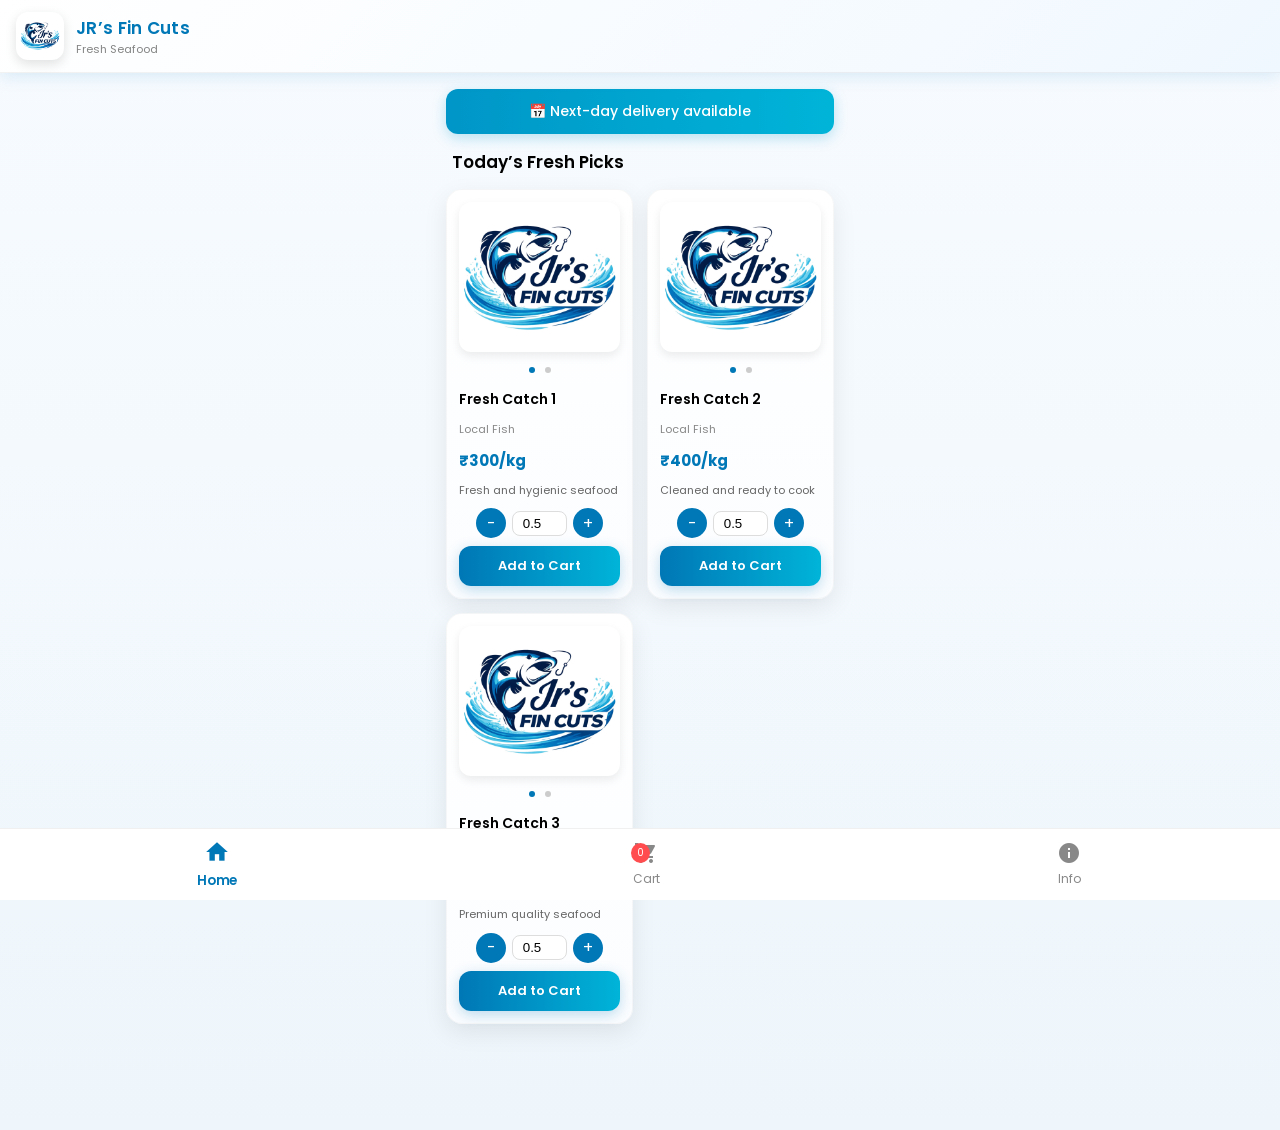
==== index.html @ c0e9eaf6 "Add files via upload" ====
<!DOCTYPE html>
<html>
<head>
  <title>JR’s Fin Cuts</title>
  <meta name="viewport" content="width=device-width, initial-scale=1.0">
  <link rel="stylesheet" href="style.css">
  <link href="https://fonts.googleapis.com/icon?family=Material+Icons" rel="stylesheet">
  <link href="https://fonts.googleapis.com/css2?family=Poppins:wght@400;600&display=swap" rel="stylesheet">
</head>

<body>

  <!-- HEADER -->
  <div class="header">
  <div class="header-left">
    <img src="images/logo.png" class="logo">
    <div class="title-box">
      <h1>JR’s Fin Cuts</h1>
      <p class="tagline">Fresh Seafood</p>
    </div>
  </div>
</div>

  <!-- CONTENT -->
  <div class="content">

    <!-- Banner -->
    <div class="banner">
      📅 Next-day delivery available
    </div>

    <!-- Section Title -->
    <h2 class="section-title">Today’s Fresh Picks</h2>

    <!-- PRODUCT LIST -->
    <div class="container">

      <!-- PRODUCT 1 -->
      <div class="card">

        <div class="slider">
          <img src="images/products/logo.jpg" class="slide active">
          <img src="images/products/logo.jpg" class="slide">
        </div>

        <div class="dots">
          <span class="dot active"></span>
          <span class="dot"></span>
        </div>

        <h3>Fresh Catch 1</h3>
        <p class="local">Local Fish</p>

        <p class="price">₹300/kg</p>
        <p class="desc">Fresh and hygienic seafood</p>

        <div class="qty">
          <button class="minus">-</button>
          <input type="number" value="0.5" min="0.5" step="0.5">
          <button class="plus">+</button>
        </div>

        <button class="add-btn">Add to Cart</button>

      </div>

      <!-- PRODUCT 2 -->
      <div class="card">

        <div class="slider">
          <img src="images/products/logo.jpg" class="slide active">
          <img src="images/products/logo.jpg" class="slide">
        </div>

        <div class="dots">
          <span class="dot active"></span>
          <span class="dot"></span>
        </div>

        <h3>Fresh Catch 2</h3>
        <p class="local">Local Fish</p>

        <p class="price">₹400/kg</p>
        <p class="desc">Cleaned and ready to cook</p>

        <div class="qty">
          <button class="minus">-</button>
          <input type="number" value="0.5" min="0.5" step="0.5">
          <button class="plus">+</button>
        </div>

        <button class="add-btn">Add to Cart</button>

      </div>

      <!-- PRODUCT 3 -->
      <div class="card">

        <div class="slider">
          <img src="images/products/logo.jpg" class="slide active">
          <img src="images/products/logo.jpg" class="slide">
        </div>

        <div class="dots">
          <span class="dot active"></span>
          <span class="dot"></span>
        </div>

        <h3>Fresh Catch 3</h3>
        <p class="local">Local Fish</p>

        <p class="price">₹500/kg</p>
        <p class="desc">Premium quality seafood</p>

        <div class="qty">
          <button class="minus">-</button>
          <input type="number" value="0.5" min="0.5" step="0.5">
          <button class="plus">+</button>
        </div>

        <button class="add-btn">Add to Cart</button>

      </div>

    </div>

  </div>

  <!-- BOTTOM NAV -->
  <div class="bottom-nav">
  <a href="index.html" class="active">
    <span class="material-icons">home</span><br>Home
  </a>
  <a href="cart.html">
  <span class="material-icons">shopping_cart</span>
  <span id="cart-count" class="badge">0</span>
  <br>Cart
</a>
  <a href="info.html">
    <span class="material-icons">info</span><br>Info
  </a>
</div>

  <!-- TOAST -->
  <div id="toast"></div>

  <script src="script.js"></script>

</body>
</html>
---- style.css ----
/* =========================
   GLOBAL RESET
========================= */
* {
  box-sizing: border-box;
}

/* =========================
   BASE SYSTEM
========================= */
body {
  margin: 0;
  font-family: 'Poppins', sans-serif;
  background: linear-gradient(to bottom, #f7fbff, #eef6fb);
  padding-bottom: 90px;
  -webkit-font-smoothing: antialiased;
  text-rendering: optimizeLegibility;
}

html {
  scroll-behavior: smooth;
}

.content {
  padding: 16px;
  max-width: 420px;
  margin: auto;
}

/* =========================
   HEADER (GLASS PREMIUM)
========================= */
.header {
  display: flex;
  align-items: center;
  padding: 12px 16px;

  background: linear-gradient(135deg, #ffffff, #f0f8ff);
  backdrop-filter: blur(10px);

  position: sticky;
  top: 0;
  z-index: 10;

  border-bottom: 1px solid rgba(0,0,0,0.05);
  box-shadow: 0 4px 16px rgba(0,119,182,0.12);
}

.header-left {
  display: flex;
  align-items: center;
}

.logo {
  width: 48px;
  height: 48px;
  border-radius: 12px;
  margin-right: 12px;

  background: white;
  padding: 4px;

  box-shadow: 0 4px 12px rgba(0,0,0,0.12);
}

.title-box h1 {
  margin: 0;
  font-size: 17px;
  font-weight: 600;
  color: #0077B6;
  letter-spacing: 0.3px;
}

.tagline {
  margin: 0;
  font-size: 11px;
  color: #666;
  opacity: 0.8;
}

/* =========================
   BANNER
========================= */
.banner {
  background: linear-gradient(90deg, #0096C7, #00B4D8);
  color: white;
  padding: 12px;
  border-radius: 12px;
  text-align: center;
  font-size: 14px;
  margin-bottom: 15px;
  font-weight: 500;
  box-shadow: 0 4px 14px rgba(0,150,199,0.25);
}

/* =========================
   TITLES
========================= */
.section-title {
  margin: 14px 6px;
  font-size: 17px;
  font-weight: 600;
}

/* =========================
   GRID SYSTEM
========================= */
.container {
  display: grid;
  grid-template-columns: 1fr 1fr;
  gap: 14px;
}

/* =========================
   PRODUCT CARD
========================= */
.card {
  background: linear-gradient(180deg, #ffffff, #fbfdff);
  border-radius: 16px;
  padding: 12px;

  border: 1px solid rgba(0,0,0,0.03);
  box-shadow: 0 8px 24px rgba(0,0,0,0.08);

  transition: all 0.25s ease;
}

.card:hover {
  transform: translateY(-4px);
  box-shadow: 0 12px 28px rgba(0,0,0,0.12);
}

/* =========================
   IMAGE SLIDER
========================= */
.slider {
  cursor: pointer;
}

.slide {
  width: 100%;
  height: 150px;
  object-fit: cover;
  border-radius: 12px;
  display: none;
  background: #eee;
  box-shadow: 0 4px 10px rgba(0,0,0,0.08);
}

.slide.active {
  display: block;
}

.dots {
  text-align: center;
  margin: 6px 0;
}

.dot {
  height: 6px;
  width: 6px;
  background: #ccc;
  border-radius: 50%;
  margin: 3px;
  display: inline-block;
}

.dot.active {
  background: #0077B6;
}

/* =========================
   TEXT SYSTEM
========================= */
.card h3 {
  font-size: 14px;
  font-weight: 600;
  margin: 6px 0 2px;
}

.local {
  font-size: 11px;
  color: #888;
}

.price {
  font-size: 15px;
  font-weight: 700;
  color: #0077B6;
  margin: 4px 0;
}

.desc {
  font-size: 11px;
  color: #666;
  line-height: 1.3;
}

/* =========================
   QUANTITY
========================= */
.qty {
  display: flex;
  justify-content: center;
  align-items: center;
  margin: 8px 0;
}

.qty button {
  background: #0077B6;
  color: white;
  border: none;
  width: 30px;
  height: 30px;
  border-radius: 50%;
  font-size: 16px;
}

.qty input {
  width: 55px;
  text-align: center;
  margin: 0 6px;
  border-radius: 8px;
  border: 1px solid #ddd;
  padding: 4px;
  font-weight: 500;
  outline: none;
}

.qty input:focus {
  border-color: #0077B6;
}

/* =========================
   BUTTON SYSTEM
========================= */
button {
  font-family: 'Poppins', sans-serif;
  transition: all 0.2s ease;
  -webkit-tap-highlight-color: transparent;
}

button:hover {
  opacity: 0.95;
}

button:active {
  transform: scale(0.96);
}

.add-btn {
  background: linear-gradient(90deg, #0077B6, #00B4D8);
  color: white;
  border: none;
  padding: 10px;
  width: 100%;
  border-radius: 12px;
  font-size: 13px;
  font-weight: 600;
  box-shadow: 0 4px 14px rgba(0,119,182,0.25);
}

.add-btn:active {
  transform: scale(0.95);
}

/* =========================
   CART
========================= */
.cart-item {
  background: white;
  width: 92%;
  margin: 12px auto;
  padding: 14px;
  border-radius: 16px;

  border: 1px solid rgba(0,0,0,0.04);
  box-shadow: 0 6px 18px rgba(0,0,0,0.08);

  transition: all 0.2s ease;
}

.cart-item:hover {
  transform: scale(1.01);
}

.cart-row {
  display: flex;
  gap: 12px;
}

.cart-img {
  width: 80px;
  height: 80px;
  border-radius: 12px;
}

.cart-details {
  flex: 1;
}

.item-total {
  font-weight: 600;
}

#orderBtn {
  background: linear-gradient(90deg, #2ECC71, #27AE60);
  color: white;
  border: none;
  padding: 16px;
  width: 90%;
  border-radius: 14px;
  font-size: 16px;
  margin-top: 10px;
  box-shadow: 0 6px 18px rgba(46,204,113,0.3);
}

/* =========================
   INFO PAGE
========================= */
.info-card {
  width: 92%;
  margin: 12px auto;
  padding: 14px;
  border-radius: 16px;
  background: white;
}

.contact-btn {
  background: #0096C7;
  color: white;
  border: none;
  padding: 12px;
  width: 100%;
  margin: 6px 0;
  border-radius: 10px;
  font-weight: 600;
}

/* =========================
   NAVBAR
========================= */
.bottom-nav {
  position: fixed;
  bottom: 0;
  width: 100%;
  background: white;
  display: flex;
  justify-content: space-around;
  padding: 12px 0;
  border-top: 1px solid rgba(0,0,0,0.06);
}

.bottom-nav a {
  text-decoration: none;
  color: #888;
  font-size: 12px;
  text-align: center;
  position: relative;
  transition: all 0.2s ease;
}

.bottom-nav a.active {
  color: #0077B6;
  font-weight: 600;
  transform: scale(1.1);
}

/* =========================
   ICONS + BADGE
========================= */
.material-icons {
  font-size: 22px;
}

.badge {
  position: absolute;
  top: 2px;
  right: 10px;
  background: #ff4d4f;
  color: white;
  font-size: 10px;
  padding: 2px 6px;
  border-radius: 50%;
}

/* =========================
   TOAST
========================= */
#toast {
  position: fixed;
  bottom: 80px;
  left: 50%;
  transform: translateX(-50%);
  background: rgba(0,0,0,0.85);
  color: white;
  padding: 10px 20px;
  border-radius: 20px;
  display: none;
  font-size: 13px;
}

/* =========================
   ANIMATIONS
========================= */
.card, .cart-item {
  animation: fadeIn 0.4s ease;
}

@keyframes fadeIn {
  from {
    opacity: 0;
    transform: translateY(8px);
  }
  to {
    opacity: 1;
    transform: translateY(0);
  }
}

/* =========================
   ONLY FIX ADDED (CART BUTTON CENTER)
========================= */
#orderBtn {
  display: block;
  margin-left: auto;
  margin-right: auto;
}
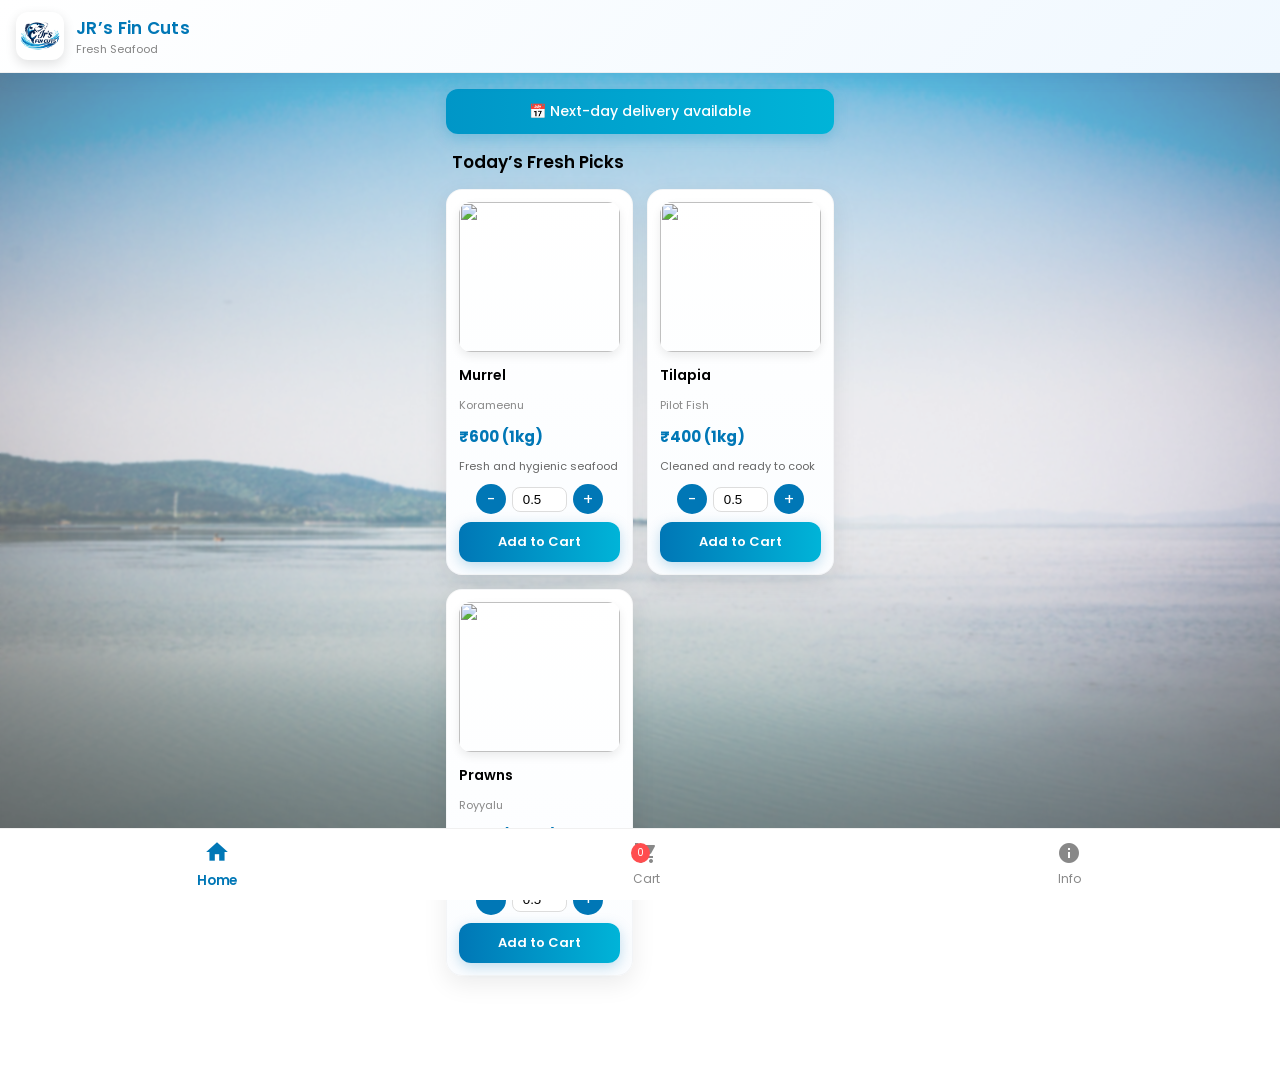
==== commit 0163e458: "Add files via upload" ====
--- a/index.html
+++ b/index.html
@@ -10,8 +10,7 @@
 
 <body>
 
-  <!-- HEADER -->
-  <div class="header">
+<div class="header">
   <div class="header-left">
     <img src="images/logo.png" class="logo">
     <div class="title-box">
@@ -21,130 +20,106 @@
   </div>
 </div>
 
-  <!-- CONTENT -->
-  <div class="content">
+<div class="content">
 
-    <!-- Banner -->
-    <div class="banner">
-      📅 Next-day delivery available
+  <div class="banner">
+    📅 Next-day delivery available
+  </div>
+
+  <h2 class="section-title">Today’s Fresh Picks</h2>
+
+  <div class="container">
+
+    <!-- Murrel -->
+    <div class="card">
+
+      <a href="product.html?id=murrel">
+        <img src="images/products/korameenu-1.jpg" class="single-img">
+      </a>
+
+      <h3>Murrel</h3>
+      <p class="local">Korameenu</p>
+
+      <p class="price">₹600 (1kg)</p>
+      <p class="desc">Fresh and hygienic seafood</p>
+
+      <div class="qty">
+        <button class="minus">-</button>
+        <input type="number" value="0.5" min="0.5" step="0.5">
+        <button class="plus">+</button>
+      </div>
+
+      <button class="add-btn">Add to Cart</button>
+
     </div>
 
-    <!-- Section Title -->
-    <h2 class="section-title">Today’s Fresh Picks</h2>
+    <!-- Tilapia -->
+    <div class="card">
 
-    <!-- PRODUCT LIST -->
-    <div class="container">
+      <a href="product.html?id=tilapia">
+        <img src="images/products/tilapia-1.jpg" class="single-img">
+      </a>
 
-      <!-- PRODUCT 1 -->
-      <div class="card">
+      <h3>Tilapia</h3>
+      <p class="local">Pilot Fish</p>
 
-        <div class="slider">
-          <img src="images/products/logo.jpg" class="slide active">
-          <img src="images/products/logo.jpg" class="slide">
-        </div>
+      <p class="price">₹400 (1kg)</p>
+      <p class="desc">Cleaned and ready to cook</p>
 
-        <div class="dots">
-          <span class="dot active"></span>
-          <span class="dot"></span>
-        </div>
-
-        <h3>Fresh Catch 1</h3>
-        <p class="local">Local Fish</p>
-
-        <p class="price">₹300/kg</p>
-        <p class="desc">Fresh and hygienic seafood</p>
-
-        <div class="qty">
-          <button class="minus">-</button>
-          <input type="number" value="0.5" min="0.5" step="0.5">
-          <button class="plus">+</button>
-        </div>
-
-        <button class="add-btn">Add to Cart</button>
-
+      <div class="qty">
+        <button class="minus">-</button>
+        <input type="number" value="0.5" min="0.5" step="0.5">
+        <button class="plus">+</button>
       </div>
 
-      <!-- PRODUCT 2 -->
-      <div class="card">
+      <button class="add-btn">Add to Cart</button>
 
-        <div class="slider">
-          <img src="images/products/logo.jpg" class="slide active">
-          <img src="images/products/logo.jpg" class="slide">
-        </div>
+    </div>
 
-        <div class="dots">
-          <span class="dot active"></span>
-          <span class="dot"></span>
-        </div>
+    <!-- Prawns -->
+    <div class="card">
 
-        <h3>Fresh Catch 2</h3>
-        <p class="local">Local Fish</p>
+      <a href="product.html?id=prawns">
+        <img src="images/products/prawns-1.jpg" class="single-img">
+      </a>
 
-        <p class="price">₹400/kg</p>
-        <p class="desc">Cleaned and ready to cook</p>
+      <h3>Prawns</h3>
+      <p class="local">Royyalu</p>
 
-        <div class="qty">
-          <button class="minus">-</button>
-          <input type="number" value="0.5" min="0.5" step="0.5">
-          <button class="plus">+</button>
-        </div>
+      <p class="price">₹600 (500g)</p>
+      <p class="desc">Premium quality seafood</p>
 
-        <button class="add-btn">Add to Cart</button>
-
+      <div class="qty">
+        <button class="minus">-</button>
+        <input type="number" value="0.5" min="0.5" step="0.5">
+        <button class="plus">+</button>
       </div>
 
-      <!-- PRODUCT 3 -->
-      <div class="card">
-
-        <div class="slider">
-          <img src="images/products/logo.jpg" class="slide active">
-          <img src="images/products/logo.jpg" class="slide">
-        </div>
-
-        <div class="dots">
-          <span class="dot active"></span>
-          <span class="dot"></span>
-        </div>
-
-        <h3>Fresh Catch 3</h3>
-        <p class="local">Local Fish</p>
-
-        <p class="price">₹500/kg</p>
-        <p class="desc">Premium quality seafood</p>
-
-        <div class="qty">
-          <button class="minus">-</button>
-          <input type="number" value="0.5" min="0.5" step="0.5">
-          <button class="plus">+</button>
-        </div>
-
-        <button class="add-btn">Add to Cart</button>
-
-      </div>
+      <button class="add-btn">Add to Cart</button>
 
     </div>
 
   </div>
 
-  <!-- BOTTOM NAV -->
-  <div class="bottom-nav">
+</div>
+
+<div class="bottom-nav">
   <a href="index.html" class="active">
     <span class="material-icons">home</span><br>Home
   </a>
   <a href="cart.html">
-  <span class="material-icons">shopping_cart</span>
-  <span id="cart-count" class="badge">0</span>
-  <br>Cart
-</a>
+    <span class="material-icons">shopping_cart</span>
+    <span id="cart-count" class="badge">0</span>
+    <br>Cart
+  </a>
   <a href="info.html">
     <span class="material-icons">info</span><br>Info
   </a>
 </div>
 
-  <!-- TOAST -->
-  <div id="toast"></div>
+<div id="toast"></div>
 
-  <script src="script.js"></script>
+<script src="script.js"></script>
 
 </body>
 </html>
--- a/style.css
+++ b/style.css
@@ -11,10 +11,28 @@
 body {
   margin: 0;
   font-family: 'Poppins', sans-serif;
-  background: linear-gradient(to bottom, #f7fbff, #eef6fb);
+
+  background: url("images/bg.jpg") no-repeat center center fixed;
+  background-size: cover;
+
   padding-bottom: 90px;
   -webkit-font-smoothing: antialiased;
   text-rendering: optimizeLegibility;
+}
+
+/* ✅ BLUR OVERLAY */
+body::before {
+  content: "";
+  position: fixed;
+  top: 0;
+  left: 0;
+  width: 100%;
+  height: 100%;
+
+  backdrop-filter: blur(1px);
+  background: rgba(255,255,255,0.35);
+
+  z-index: -1;
 }
 
 html {
@@ -167,6 +185,18 @@
 
 .dot.active {
   background: #0077B6;
+}
+
+/* =========================
+   SINGLE IMAGE
+========================= */
+.single-img {
+  width: 100%;
+  height: 150px;
+  object-fit: cover;
+  border-radius: 12px;
+  margin-bottom: 6px;
+  box-shadow: 0 4px 10px rgba(0,0,0,0.08);
 }
 
 /* =========================
@@ -303,6 +333,9 @@
   font-weight: 600;
 }
 
+/* =========================
+   ORDER BUTTON
+========================= */
 #orderBtn {
   background: linear-gradient(90deg, #2ECC71, #27AE60);
   color: white;
@@ -313,6 +346,10 @@
   font-size: 16px;
   margin-top: 10px;
   box-shadow: 0 6px 18px rgba(46,204,113,0.3);
+
+  display: block;
+  margin-left: auto;
+  margin-right: auto;
 }
 
 /* =========================
@@ -416,13 +453,4 @@
     opacity: 1;
     transform: translateY(0);
   }
-}
-
-/* =========================
-   ONLY FIX ADDED (CART BUTTON CENTER)
-========================= */
-#orderBtn {
-  display: block;
-  margin-left: auto;
-  margin-right: auto;
 }
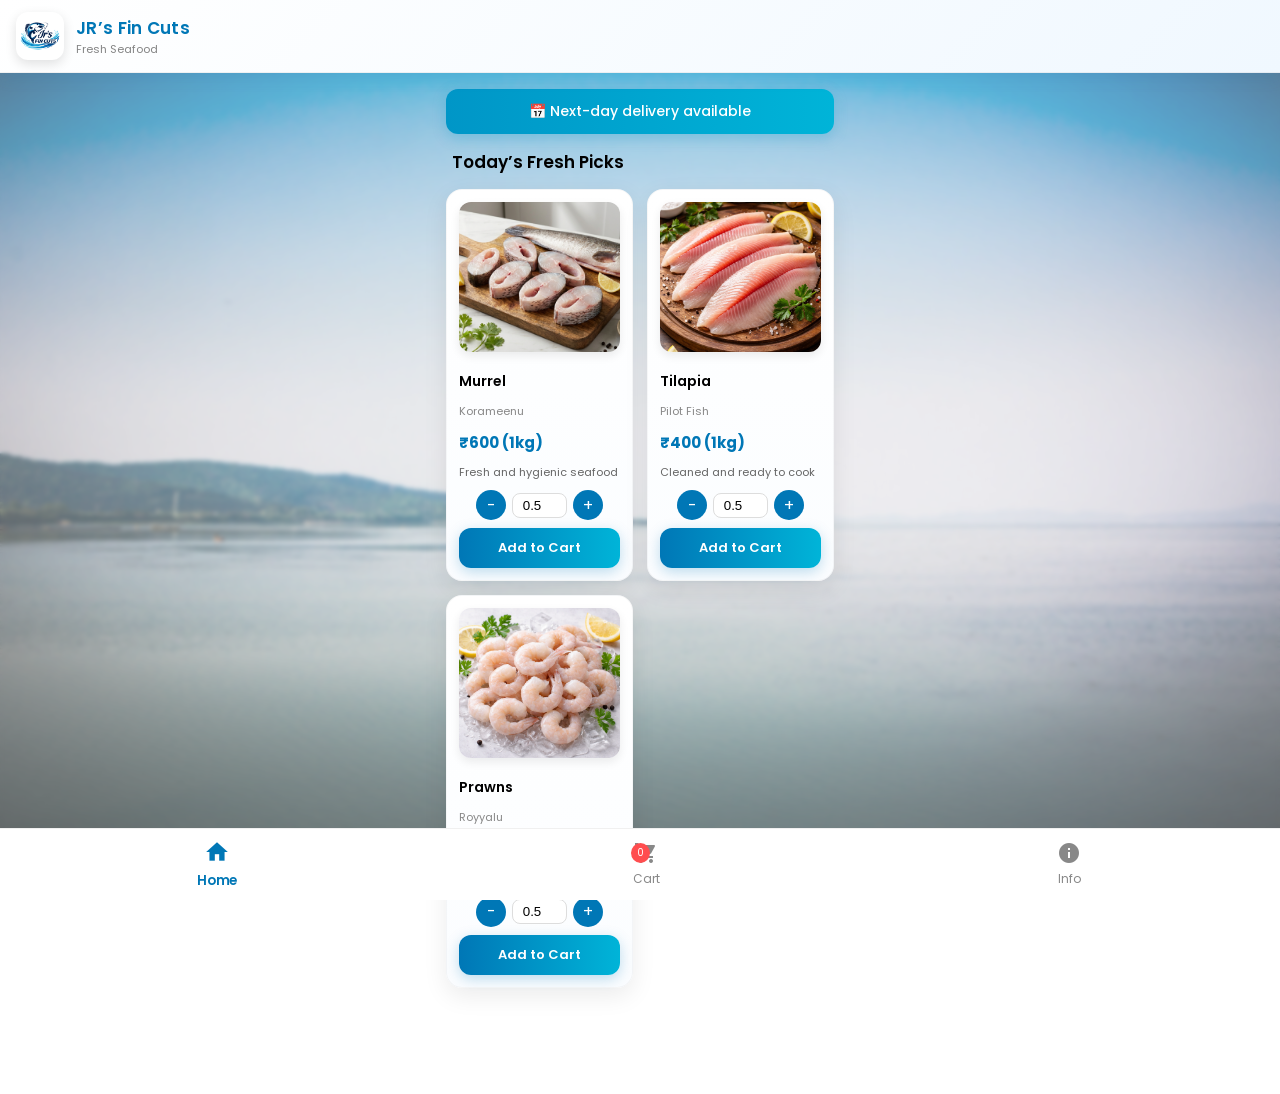
==== commit 0f647dfb: "Add files via upload" ====
--- a/index.html
+++ b/index.html
@@ -34,7 +34,7 @@
     <div class="card">
 
       <a href="product.html?id=murrel">
-        <img src="images/products/korameenu-1.jpg" class="single-img">
+        <img src="images/products/koramennu.png" class="single-img">
       </a>
 
       <h3>Murrel</h3>
@@ -57,7 +57,7 @@
     <div class="card">
 
       <a href="product.html?id=tilapia">
-        <img src="images/products/tilapia-1.jpg" class="single-img">
+        <img src="images/products/fish1.png" class="single-img">
       </a>
 
       <h3>Tilapia</h3>
@@ -80,7 +80,7 @@
     <div class="card">
 
       <a href="product.html?id=prawns">
-        <img src="images/products/prawns-1.jpg" class="single-img">
+        <img src="images/products/prawns3.png" class="single-img">
       </a>
 
       <h3>Prawns</h3>
--- a/style.css
+++ b/style.css
@@ -29,7 +29,7 @@
   width: 100%;
   height: 100%;
 
-  backdrop-filter: blur(1px);
+  backdrop-filter: blur(2px);
   background: rgba(255,255,255,0.35);
 
   z-index: -1;
@@ -453,4 +453,4 @@
     opacity: 1;
     transform: translateY(0);
   }
-}+}
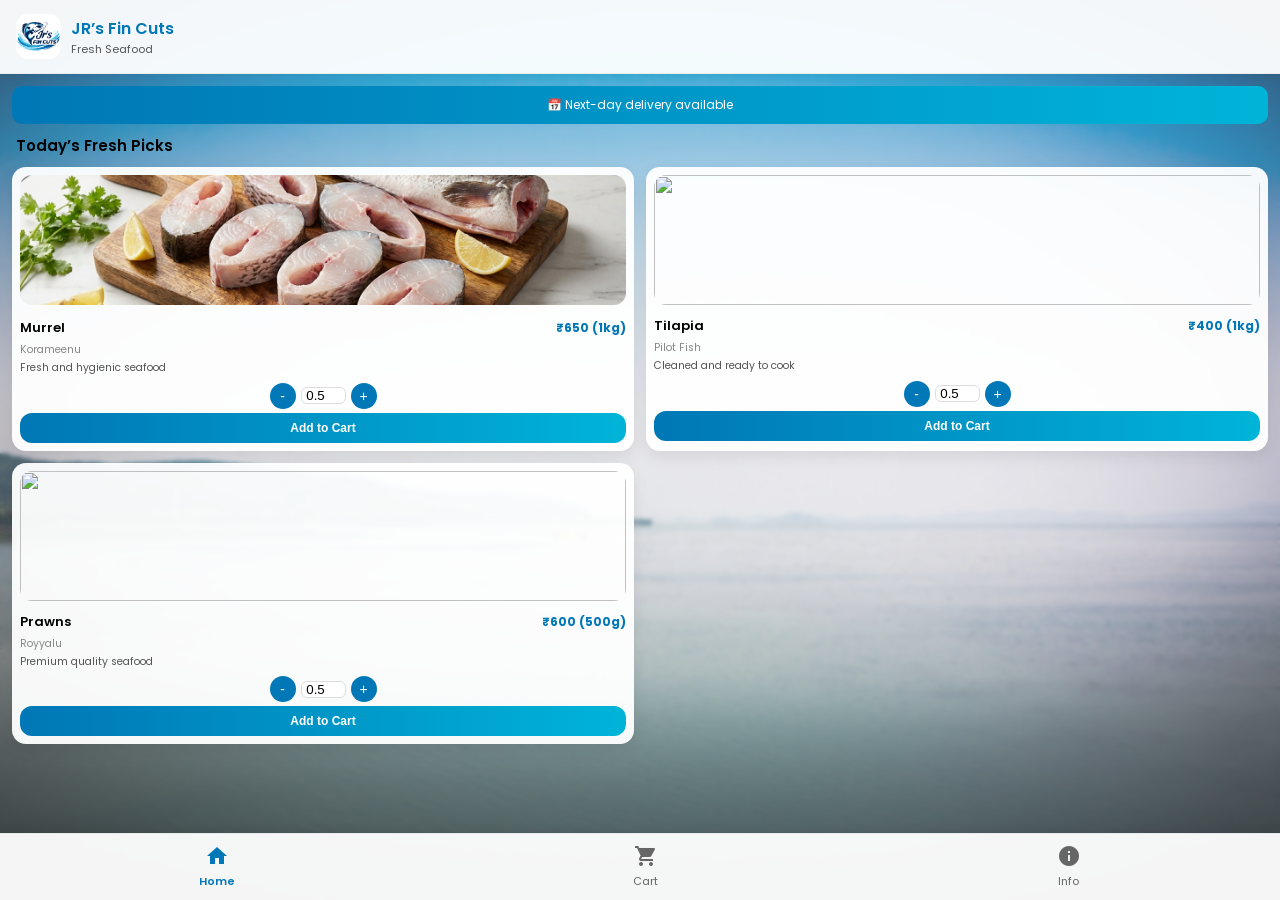
==== commit 2760501b: "Fix HTML formatting and ensure proper structure" ====
--- a/index.html
+++ b/index.html
@@ -3,16 +3,19 @@
 <head>
   <title>JR’s Fin Cuts</title>
   <meta name="viewport" content="width=device-width, initial-scale=1.0">
+
   <link rel="stylesheet" href="style.css">
+
   <link href="https://fonts.googleapis.com/icon?family=Material+Icons" rel="stylesheet">
   <link href="https://fonts.googleapis.com/css2?family=Poppins:wght@400;600&display=swap" rel="stylesheet">
 </head>
 
-<body>
+<body class="home-page">
 
+<!-- HEADER -->
 <div class="header">
   <div class="header-left">
-    <img src="images/logo.png" class="logo">
+    <img src="images/logo.jpg" class="logo">
     <div class="title-box">
       <h1>JR’s Fin Cuts</h1>
       <p class="tagline">Fresh Seafood</p>
@@ -20,6 +23,7 @@
   </div>
 </div>
 
+<!-- CONTENT -->
 <div class="content">
 
   <div class="banner">
@@ -31,71 +35,95 @@
   <div class="container">
 
     <!-- Murrel -->
-    <div class="card">
+    <div class="card"
+      data-name="Murrel"
+      data-local="Korameenu"
+      data-price="650"
+      data-img="images/products/koramennu.png">
 
       <a href="product.html?id=murrel">
         <img src="images/products/koramennu.png" class="single-img">
       </a>
 
-      <h3>Murrel</h3>
+      <div class="top-row">
+        <h3>Murrel</h3>
+        <p class="price">₹650 (1kg)</p>
+      </div>
+
       <p class="local">Korameenu</p>
-
-      <p class="price">₹600 (1kg)</p>
       <p class="desc">Fresh and hygienic seafood</p>
 
-      <div class="qty">
-        <button class="minus">-</button>
-        <input type="number" value="0.5" min="0.5" step="0.5">
-        <button class="plus">+</button>
+      <div class="action-area">
+        <div class="qty">
+          <button class="minus">-</button>
+          <input type="number" value="0.5" min="0.5" step="0.5">
+          <button class="plus">+</button>
+        </div>
+
+        <button class="add-btn btn">Add to Cart</button>
       </div>
-
-      <button class="add-btn">Add to Cart</button>
 
     </div>
 
     <!-- Tilapia -->
-    <div class="card">
+    <div class="card"
+      data-name="Tilapia"
+      data-local="Pilot Fish"
+      data-price="400"
+      data-img="images/products/tilapia.png">
 
       <a href="product.html?id=tilapia">
-        <img src="images/products/fish1.png" class="single-img">
+        <img src="images/products/tilapia.png" class="single-img">
       </a>
 
-      <h3>Tilapia</h3>
+      <div class="top-row">
+        <h3>Tilapia</h3>
+        <p class="price">₹400 (1kg)</p>
+      </div>
+
       <p class="local">Pilot Fish</p>
-
-      <p class="price">₹400 (1kg)</p>
       <p class="desc">Cleaned and ready to cook</p>
 
-      <div class="qty">
-        <button class="minus">-</button>
-        <input type="number" value="0.5" min="0.5" step="0.5">
-        <button class="plus">+</button>
+      <div class="action-area">
+        <div class="qty">
+          <button class="minus">-</button>
+          <input type="number" value="0.5" min="0.5" step="0.5">
+          <button class="plus">+</button>
+        </div>
+
+        <button class="add-btn btn">Add to Cart</button>
       </div>
-
-      <button class="add-btn">Add to Cart</button>
 
     </div>
 
     <!-- Prawns -->
-    <div class="card">
+    <div class="card"
+      data-name="Prawns"
+      data-local="Royyalu"
+      data-price="600"
+      data-img="images/products/prawns.png">
 
       <a href="product.html?id=prawns">
-        <img src="images/products/prawns3.png" class="single-img">
+        <img src="images/products/prawns.png" class="single-img">
       </a>
 
-      <h3>Prawns</h3>
+      <div class="top-row">
+        <h3>Prawns</h3>
+        <p class="price">₹600 (500g)</p>
+      </div>
+
       <p class="local">Royyalu</p>
-
-      <p class="price">₹600 (500g)</p>
       <p class="desc">Premium quality seafood</p>
 
-      <div class="qty">
-        <button class="minus">-</button>
-        <input type="number" value="0.5" min="0.5" step="0.5">
-        <button class="plus">+</button>
+      <div class="action-area">
+        <div class="qty">
+          <button class="minus">-</button>
+          <input type="number" value="0.5" min="0.5" step="0.5">
+          <button class="plus">+</button>
+        </div>
+
+        <button class="add-btn btn">Add to Cart</button>
       </div>
-
-      <button class="add-btn">Add to Cart</button>
 
     </div>
 
@@ -103,23 +131,28 @@
 
 </div>
 
+<!-- NAVBAR -->
 <div class="bottom-nav">
   <a href="index.html" class="active">
     <span class="material-icons">home</span><br>Home
   </a>
+
   <a href="cart.html">
     <span class="material-icons">shopping_cart</span>
-    <span id="cart-count" class="badge">0</span>
+    <span id="cart-count" class="badge"></span>
     <br>Cart
   </a>
+
   <a href="info.html">
     <span class="material-icons">info</span><br>Info
   </a>
 </div>
 
+<!-- TOAST -->
 <div id="toast"></div>
 
+<!-- SCRIPT -->
 <script src="script.js"></script>
 
 </body>
-</html>+</html>
--- a/style.css
+++ b/style.css
@@ -1,26 +1,23 @@
 /* =========================
-   GLOBAL RESET
+   GLOBAL BASE
 ========================= */
+
 * {
+  margin: 0;
+  padding: 0;
   box-sizing: border-box;
 }
 
-/* =========================
-   BASE SYSTEM
-========================= */
 body {
-  margin: 0;
   font-family: 'Poppins', sans-serif;
 
   background: url("images/bg.jpg") no-repeat center center fixed;
   background-size: cover;
 
   padding-bottom: 90px;
-  -webkit-font-smoothing: antialiased;
-  text-rendering: optimizeLegibility;
-}
-
-/* ✅ BLUR OVERLAY */
+}
+
+/* BACKGROUND BLUR ONLY */
 body::before {
   content: "";
   position: fixed;
@@ -30,38 +27,30 @@
   height: 100%;
 
   backdrop-filter: blur(2px);
-  background: rgba(255,255,255,0.35);
+  -webkit-backdrop-filter: blur(2px);
+
+  background: rgba(255,255,255,0.2);
 
   z-index: -1;
 }
 
-html {
-  scroll-behavior: smooth;
-}
-
-.content {
-  padding: 16px;
-  max-width: 420px;
-  margin: auto;
-}
-
 /* =========================
-   HEADER (GLASS PREMIUM)
+   HEADER (NO BLUR - PREMIUM)
 ========================= */
+
 .header {
   display: flex;
   align-items: center;
-  padding: 12px 16px;
-
-  background: linear-gradient(135deg, #ffffff, #f0f8ff);
-  backdrop-filter: blur(10px);
+  padding: 14px 16px;
+
+  background: rgba(255,255,255,0.95);
 
   position: sticky;
   top: 0;
   z-index: 10;
 
   border-bottom: 1px solid rgba(0,0,0,0.05);
-  box-shadow: 0 4px 16px rgba(0,119,182,0.12);
+  box-shadow: 0 4px 12px rgba(0,0,0,0.04);
 }
 
 .header-left {
@@ -70,342 +59,55 @@
 }
 
 .logo {
-  width: 48px;
-  height: 48px;
+  width: 45px;
+  height: 45px;
   border-radius: 12px;
-  margin-right: 12px;
-
-  background: white;
-  padding: 4px;
-
-  box-shadow: 0 4px 12px rgba(0,0,0,0.12);
+  margin-right: 10px;
 }
 
 .title-box h1 {
-  margin: 0;
-  font-size: 17px;
-  font-weight: 600;
+  font-size: 16px;
   color: #0077B6;
-  letter-spacing: 0.3px;
+  font-weight: 600;
 }
 
 .tagline {
-  margin: 0;
   font-size: 11px;
-  color: #666;
-  opacity: 0.8;
+  color: #555;
 }
 
 /* =========================
-   BANNER
+   NAVBAR (NO BLUR)
 ========================= */
-.banner {
-  background: linear-gradient(90deg, #0096C7, #00B4D8);
-  color: white;
-  padding: 12px;
-  border-radius: 12px;
-  text-align: center;
-  font-size: 14px;
-  margin-bottom: 15px;
-  font-weight: 500;
-  box-shadow: 0 4px 14px rgba(0,150,199,0.25);
-}
-
-/* =========================
-   TITLES
-========================= */
-.section-title {
-  margin: 14px 6px;
-  font-size: 17px;
-  font-weight: 600;
-}
-
-/* =========================
-   GRID SYSTEM
-========================= */
-.container {
-  display: grid;
-  grid-template-columns: 1fr 1fr;
-  gap: 14px;
-}
-
-/* =========================
-   PRODUCT CARD
-========================= */
-.card {
-  background: linear-gradient(180deg, #ffffff, #fbfdff);
-  border-radius: 16px;
-  padding: 12px;
-
-  border: 1px solid rgba(0,0,0,0.03);
-  box-shadow: 0 8px 24px rgba(0,0,0,0.08);
-
-  transition: all 0.25s ease;
-}
-
-.card:hover {
-  transform: translateY(-4px);
-  box-shadow: 0 12px 28px rgba(0,0,0,0.12);
-}
-
-/* =========================
-   IMAGE SLIDER
-========================= */
-.slider {
-  cursor: pointer;
-}
-
-.slide {
-  width: 100%;
-  height: 150px;
-  object-fit: cover;
-  border-radius: 12px;
-  display: none;
-  background: #eee;
-  box-shadow: 0 4px 10px rgba(0,0,0,0.08);
-}
-
-.slide.active {
-  display: block;
-}
-
-.dots {
-  text-align: center;
-  margin: 6px 0;
-}
-
-.dot {
-  height: 6px;
-  width: 6px;
-  background: #ccc;
-  border-radius: 50%;
-  margin: 3px;
-  display: inline-block;
-}
-
-.dot.active {
-  background: #0077B6;
-}
-
-/* =========================
-   SINGLE IMAGE
-========================= */
-.single-img {
-  width: 100%;
-  height: 150px;
-  object-fit: cover;
-  border-radius: 12px;
-  margin-bottom: 6px;
-  box-shadow: 0 4px 10px rgba(0,0,0,0.08);
-}
-
-/* =========================
-   TEXT SYSTEM
-========================= */
-.card h3 {
-  font-size: 14px;
-  font-weight: 600;
-  margin: 6px 0 2px;
-}
-
-.local {
-  font-size: 11px;
-  color: #888;
-}
-
-.price {
-  font-size: 15px;
-  font-weight: 700;
-  color: #0077B6;
-  margin: 4px 0;
-}
-
-.desc {
-  font-size: 11px;
-  color: #666;
-  line-height: 1.3;
-}
-
-/* =========================
-   QUANTITY
-========================= */
-.qty {
-  display: flex;
-  justify-content: center;
-  align-items: center;
-  margin: 8px 0;
-}
-
-.qty button {
-  background: #0077B6;
-  color: white;
-  border: none;
-  width: 30px;
-  height: 30px;
-  border-radius: 50%;
-  font-size: 16px;
-}
-
-.qty input {
-  width: 55px;
-  text-align: center;
-  margin: 0 6px;
-  border-radius: 8px;
-  border: 1px solid #ddd;
-  padding: 4px;
-  font-weight: 500;
-  outline: none;
-}
-
-.qty input:focus {
-  border-color: #0077B6;
-}
-
-/* =========================
-   BUTTON SYSTEM
-========================= */
-button {
-  font-family: 'Poppins', sans-serif;
-  transition: all 0.2s ease;
-  -webkit-tap-highlight-color: transparent;
-}
-
-button:hover {
-  opacity: 0.95;
-}
-
-button:active {
-  transform: scale(0.96);
-}
-
-.add-btn {
-  background: linear-gradient(90deg, #0077B6, #00B4D8);
-  color: white;
-  border: none;
-  padding: 10px;
-  width: 100%;
-  border-radius: 12px;
-  font-size: 13px;
-  font-weight: 600;
-  box-shadow: 0 4px 14px rgba(0,119,182,0.25);
-}
-
-.add-btn:active {
-  transform: scale(0.95);
-}
-
-/* =========================
-   CART
-========================= */
-.cart-item {
-  background: white;
-  width: 92%;
-  margin: 12px auto;
-  padding: 14px;
-  border-radius: 16px;
-
-  border: 1px solid rgba(0,0,0,0.04);
-  box-shadow: 0 6px 18px rgba(0,0,0,0.08);
-
-  transition: all 0.2s ease;
-}
-
-.cart-item:hover {
-  transform: scale(1.01);
-}
-
-.cart-row {
-  display: flex;
-  gap: 12px;
-}
-
-.cart-img {
-  width: 80px;
-  height: 80px;
-  border-radius: 12px;
-}
-
-.cart-details {
-  flex: 1;
-}
-
-.item-total {
-  font-weight: 600;
-}
-
-/* =========================
-   ORDER BUTTON
-========================= */
-#orderBtn {
-  background: linear-gradient(90deg, #2ECC71, #27AE60);
-  color: white;
-  border: none;
-  padding: 16px;
-  width: 90%;
-  border-radius: 14px;
-  font-size: 16px;
-  margin-top: 10px;
-  box-shadow: 0 6px 18px rgba(46,204,113,0.3);
-
-  display: block;
-  margin-left: auto;
-  margin-right: auto;
-}
-
-/* =========================
-   INFO PAGE
-========================= */
-.info-card {
-  width: 92%;
-  margin: 12px auto;
-  padding: 14px;
-  border-radius: 16px;
-  background: white;
-}
-
-.contact-btn {
-  background: #0096C7;
-  color: white;
-  border: none;
-  padding: 12px;
-  width: 100%;
-  margin: 6px 0;
-  border-radius: 10px;
-  font-weight: 600;
-}
-
-/* =========================
-   NAVBAR
-========================= */
+
 .bottom-nav {
   position: fixed;
   bottom: 0;
   width: 100%;
-  background: white;
+
+  background: rgba(255,255,255,0.95);
+
   display: flex;
   justify-content: space-around;
-  padding: 12px 0;
-  border-top: 1px solid rgba(0,0,0,0.06);
+  padding: 10px 0;
+
+  border-top: 1px solid rgba(0,0,0,0.05);
+  box-shadow: 0 -2px 10px rgba(0,0,0,0.05);
 }
 
 .bottom-nav a {
   text-decoration: none;
-  color: #888;
-  font-size: 12px;
+  color: #666;
+  font-size: 11px;
   text-align: center;
   position: relative;
-  transition: all 0.2s ease;
 }
 
 .bottom-nav a.active {
   color: #0077B6;
   font-weight: 600;
-  transform: scale(1.1);
-}
-
-/* =========================
-   ICONS + BADGE
-========================= */
+}
+
 .material-icons {
   font-size: 22px;
 }
@@ -414,43 +116,585 @@
   position: absolute;
   top: 2px;
   right: 10px;
-  background: #ff4d4f;
+  background: red;
   color: white;
   font-size: 10px;
-  padding: 2px 6px;
+  padding: 2px 5px;
   border-radius: 50%;
 }
 
 /* =========================
    TOAST
 ========================= */
+
 #toast {
   position: fixed;
   bottom: 80px;
   left: 50%;
   transform: translateX(-50%);
-  background: rgba(0,0,0,0.85);
+
+  background: rgba(0,0,0,0.9);
   color: white;
   padding: 10px 20px;
   border-radius: 20px;
+  font-size: 13px;
+
   display: none;
+  z-index: 999;
+}
+
+/* =========================
+   INDEX PAGE
+========================= */
+
+.home-page {
+  padding-bottom: 90px;
+}
+
+/* CONTENT */
+.home-page .content {
+  padding: 12px;
+}
+
+/* BANNER */
+.home-page .banner {
+  background: linear-gradient(90deg, #0077B6, #00B4D8);
+  color: white;
+  padding: 10px;
+  border-radius: 10px;
+  text-align: center;
+  font-size: 12px;
+  margin-bottom: 10px;
+}
+
+/* TITLE */
+.home-page .section-title {
+  font-size: 15px;
+  font-weight: 600;
+  margin: 6px 4px 10px;
+}
+
+/* GRID */
+.home-page .container {
+  display: grid;
+  grid-template-columns: repeat(2, 1fr);
+  gap: 12px;
+}
+
+/* CARD */
+.home-page .card {
+  background: rgba(255,255,255,0.95);
+  border-radius: 14px;
+  padding: 8px;
+
+  display: flex;
+  flex-direction: column;
+  gap: 4px;
+
+  box-shadow: 0 6px 16px rgba(0,0,0,0.08);
+}
+
+/* IMAGE */
+.home-page .single-img {
+  width: 100%;
+  height: 130px;
+  object-fit: cover;
+  border-radius: 12px;
+  margin-bottom: 2px;
+}
+
+/* TOP ROW */
+.home-page .top-row {
+  display: flex;
+  justify-content: space-between;
+  align-items: center;
+}
+
+/* TEXT SYSTEM */
+.home-page h3 {
   font-size: 13px;
+  font-weight: 600;
+  margin: 0;
+}
+
+.home-page .price {
+  font-size: 12px;
+  font-weight: 700;
+  color: #0077B6;
+}
+
+.home-page .local {
+  font-size: 10.5px;
+  color: #888;
+}
+
+.home-page .desc {
+  font-size: 10.5px;
+  color: #555;
+  line-height: 1.2;
+}
+
+/* ACTION AREA */
+.home-page .action-area {
+  margin-top: 2px;
+}
+
+/* QTY */
+.home-page .qty {
+  display: flex;
+  justify-content: center;
+  align-items: center;
+  gap: 5px;
+  margin: 2px 0;
+}
+
+/* REMOVE BUTTON BORDERS */
+.home-page button {
+  border: none !important;
+  outline: none !important;
+  box-shadow: none !important;
+}
+
+/* QTY BUTTONS */
+.home-page .qty button {
+  width: 26px;
+  height: 26px;
+  border-radius: 50%;
+  background: #0077B6;
+  color: white;
+  font-size: 14px;
+}
+
+/* INPUT */
+.home-page .qty input {
+  width: 45px;
+  text-align: center;
+  border: 1px solid #ddd;
+  border-radius: 6px;
+}
+
+/* ADD BUTTON */
+.home-page .add-btn {
+  width: 100%;
+  padding: 8px;
+  border-radius: 12px;
+
+  background: linear-gradient(90deg, #0077B6, #00B4D8);
+  color: white;
+
+  font-size: 12px;
+  font-weight: 600;
+
+  margin-top: 2px;
 }
 
 /* =========================
-   ANIMATIONS
+   INFO PAGE
 ========================= */
-.card, .cart-item {
-  animation: fadeIn 0.4s ease;
-}
-
-@keyframes fadeIn {
-  from {
-    opacity: 0;
-    transform: translateY(8px);
-  }
-  to {
-    opacity: 1;
-    transform: translateY(0);
-  }
-}
+
+.info-page {
+  padding-bottom: 90px;
+}
+
+/* CONTENT */
+.info-page .content {
+  padding: 14px;
+}
+
+/* CARD (same feel as index) */
+.info-page .info-card {
+  background: rgba(255,255,255,0.95);
+  border-radius: 18px;
+  padding: 14px;
+  margin-bottom: 14px;
+
+  box-shadow: 0 8px 20px rgba(0,0,0,0.08);
+}
+
+/* HEADINGS */
+.info-page h2 {
+  font-size: 18px;
+  margin-bottom: 10px;
+  color: #0077B6;
+}
+
+.info-page h3 {
+  font-size: 16px;
+  margin-top: 10px;
+  margin-bottom: 6px;
+  color: #333;
+}
+
+/* TEXT */
+.info-page .info-text {
+  font-size: 14px;
+  color: #555;
+  line-height: 1.6;
+  margin-bottom: 8px;
+}
+
+.info-page .contact-text {
+  font-size: 14px;
+  color: #444;
+  margin-top: 6px;
+}
+
+/* CONTACT BUTTONS */
+.info-page .contact-actions {
+  display: flex;
+  flex-direction: column;
+  gap: 8px;
+  margin-bottom: 10px;
+}
+
+.info-page .contact-btn {
+  width: 100%;
+  padding: 10px;
+  border-radius: 12px;
+
+  background: linear-gradient(90deg, #0077B6, #00B4D8);
+  color: white;
+
+  font-size: 14px;
+  font-weight: 600;
+
+  border: none;
+}
+
+/* HOVER EFFECT */
+.info-page .contact-btn:hover {
+  transform: scale(1.02);
+}
+
+/* =========================
+   CART PAGE
+========================= */
+
+.cart-page {
+  padding-bottom: 90px;
+}
+
+/* CONTENT */
+.cart-page .content {
+  padding: 14px;
+}
+
+/* EMPTY STATE */
+.cart-page .empty-cart {
+  text-align: center;
+  margin-top: 40px;
+}
+
+.cart-page .empty-text {
+  font-size: 14px;
+  color: #555;
+}
+
+/* CART ITEMS */
+.cart-page #cart-container {
+  display: flex;
+  flex-direction: column;
+  gap: 12px;
+}
+
+/* CART ITEM CARD */
+.cart-page .cart-item {
+  background: rgba(255,255,255,0.95);
+  border-radius: 16px;
+  padding: 12px;
+
+  box-shadow: 0 6px 16px rgba(0,0,0,0.08);
+}
+
+/* ROW */
+.cart-page .cart-row {
+  display: flex;
+  gap: 12px;
+}
+
+/* IMAGE */
+.cart-page .cart-img {
+  width: 90px;
+  height: 90px;
+  object-fit: cover;
+  border-radius: 12px;
+}
+
+/* DETAILS */
+.cart-page .cart-details {
+  flex: 1;
+}
+
+/* NAME */
+.cart-page .cart-details h3 {
+  font-size: 14px;
+  font-weight: 600;
+}
+
+/* LOCAL */
+.cart-page .cart-details .local {
+  font-size: 11px;
+  color: #888;
+}
+
+/* PRICE */
+.cart-page .cart-details p {
+  font-size: 12px;
+  margin-top: 4px;
+}
+
+/* QTY */
+.cart-page .qty {
+  display: flex;
+  align-items: center;
+  gap: 6px;
+  margin: 6px 0;
+}
+
+.cart-page .qty button {
+  width: 26px;
+  height: 26px;
+  border-radius: 50%;
+  background: #0077B6;
+  color: white;
+  border: none;
+}
+
+.cart-page .qty input {
+  width: 45px;
+  text-align: center;
+  border: 1px solid #ddd;
+  border-radius: 6px;
+}
+
+/* ITEM TOTAL */
+.cart-page .item-total {
+  font-weight: 600;
+  color: #0077B6;
+  margin-top: 4px;
+}
+
+/* REMOVE BUTTON */
+.cart-page .remove-btn {
+  margin-top: 6px;
+  padding: 6px 10px;
+
+  border-radius: 8px;
+  background: #ff4d4d;
+  color: white;
+
+  font-size: 11px;
+  border: none;
+}
+
+/* SUMMARY (FIXED - NO WHITE BOX) */
+.cart-page .cart-summary {
+  margin-top: 16px;
+  text-align: center;
+}
+
+/* TOTAL */
+.cart-page #total {
+  margin-bottom: 10px;
+  font-size: 16px;
+  color: #0077B6;
+}
+
+/* ORDER BUTTON (FINAL CLEAN) */
+.cart-page .order-btn {
+  width: 100%;
+  padding: 14px;
+  border-radius: 18px;
+
+  background: linear-gradient(90deg, #25D366, #1ebe5d);
+  color: white;
+
+  font-size: 14px;
+  font-weight: 600;
+
+  border: none !important;
+  outline: none !important;
+  box-shadow: none !important;
+
+  appearance: none;
+  -webkit-appearance: none;
+
+  transition: 0.2s;
+}
+
+.cart-page .order-btn:hover {
+  transform: scale(1.02);
+}
+
+/* =========================
+   PRODUCT PAGE
+========================= */
+
+.product-page {
+  padding-bottom: 90px;
+}
+
+/* CONTENT */
+.product-page .content {
+  padding: 14px;
+}
+
+/* BACK BUTTON */
+.product-page .back-btn {
+  margin-bottom: 10px;
+  padding: 6px 10px;
+
+  background: transparent;
+  border: none;
+  font-size: 13px;
+  color: #0077B6;
+}
+
+/* TITLE */
+.product-page #product-name {
+  font-size: 18px;
+  font-weight: 600;
+  margin-bottom: 10px;
+}
+
+/* SLIDER */
+.product-page .product-slider {
+  position: relative;
+  width: 100%;
+  height: 220px;
+  margin-bottom: 10px;
+}
+
+.product-page .slide {
+  width: 100%;
+  height: 100%;
+  object-fit: cover;
+  border-radius: 16px;
+  display: none;
+}
+
+.product-page .slide.active {
+  display: block;
+}
+
+/* DOTS */
+.product-page .dots {
+  text-align: center;
+  margin-bottom: 10px;
+}
+
+.product-page .dot {
+  display: inline-block;
+  width: 6px;
+  height: 6px;
+  margin: 0 4px;
+  background: #ccc;
+  border-radius: 50%;
+}
+
+.product-page .dot.active {
+  background: #0077B6;
+}
+
+/* INFO */
+.product-page .product-info {
+  background: rgba(255,255,255,0.95);
+  padding: 12px;
+  border-radius: 16px;
+
+  box-shadow: 0 6px 16px rgba(0,0,0,0.08);
+  margin-bottom: 12px;
+}
+
+.product-page .local {
+  font-size: 12px;
+  color: #888;
+}
+
+.product-page .price {
+  font-size: 16px;
+  font-weight: 700;
+  color: #0077B6;
+  margin: 4px 0;
+}
+
+.product-page .desc {
+  font-size: 12px;
+  color: #555;
+}
+
+/* QTY */
+.product-page .qty {
+  display: flex;
+  justify-content: center;
+  align-items: center;
+  gap: 6px;
+  margin: 12px 0;
+}
+
+.product-page .qty button {
+  width: 28px;
+  height: 28px;
+  border-radius: 50%;
+  background: #0077B6;
+  color: white;
+  border: none;
+}
+
+.product-page .qty input {
+  width: 50px;
+  text-align: center;
+  border: 1px solid #ddd;
+  border-radius: 8px;
+}
+
+/* ADD BUTTON */
+.product-page .add-btn {
+  width: 100%;
+  padding: 12px;
+  border-radius: 14px;
+
+  background: linear-gradient(90deg, #0077B6, #00B4D8);
+  color: white;
+
+  font-size: 14px;
+  font-weight: 600;
+
+  border: none;
+  margin-bottom: 14px;
+}
+
+/* MORE PRODUCTS */
+.product-page .section-subtitle {
+  font-size: 14px;
+  margin-bottom: 8px;
+}
+
+.product-page .more-products {
+  display: flex;
+  gap: 10px;
+  overflow-x: auto;
+}
+
+/* MINI CARD */
+.product-page .mini-card {
+  min-width: 90px;
+  background: rgba(255,255,255,0.95);
+  padding: 8px;
+  border-radius: 12px;
+  text-align: center;
+
+  box-shadow: 0 4px 12px rgba(0,0,0,0.08);
+}
+
+.product-page .mini-card img {
+  width: 100%;
+  height: 100px;
+  object-fit: cover;
+  border-radius: 8px;
+  margin-bottom: 4px;
+}
+
+.product-page .mini-card p {
+  font-size: 11px;
+}
